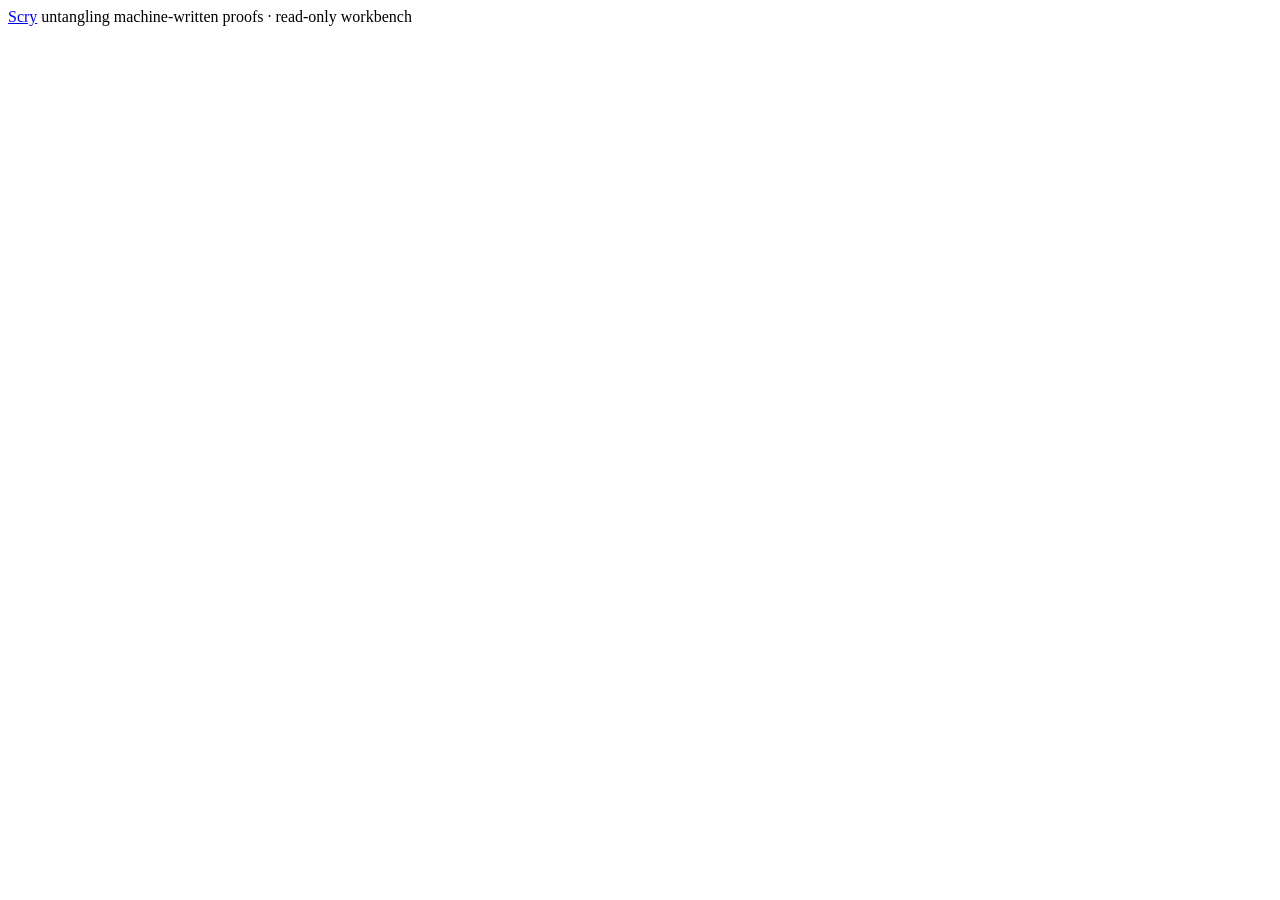
==== src/hekswerk_scry/web/static/index.html @ 536ceacc "Checkpoint 6, milestone 1: a read-only browser workbench (`scry serve`) - Audits now keep an append-" ====
<!doctype html>
<html lang="en">
<head>
  <meta charset="utf-8">
  <meta name="viewport" content="width=device-width, initial-scale=1">
  <title>Scry workbench</title>
  <link rel="stylesheet" href="/style.css">
  <script type="module" src="/app.js"></script>
</head>
<body>
  <header class="topbar">
    <a class="brand" href="#/">Scry</a>
    <span class="tagline">untangling machine-written proofs · read-only workbench</span>
  </header>
  <div class="layout">
    <nav id="sidebar" class="sidebar" aria-label="Audits and proof maps"></nav>
    <main id="main" class="main"></main>
  </div>
</body>
</html>
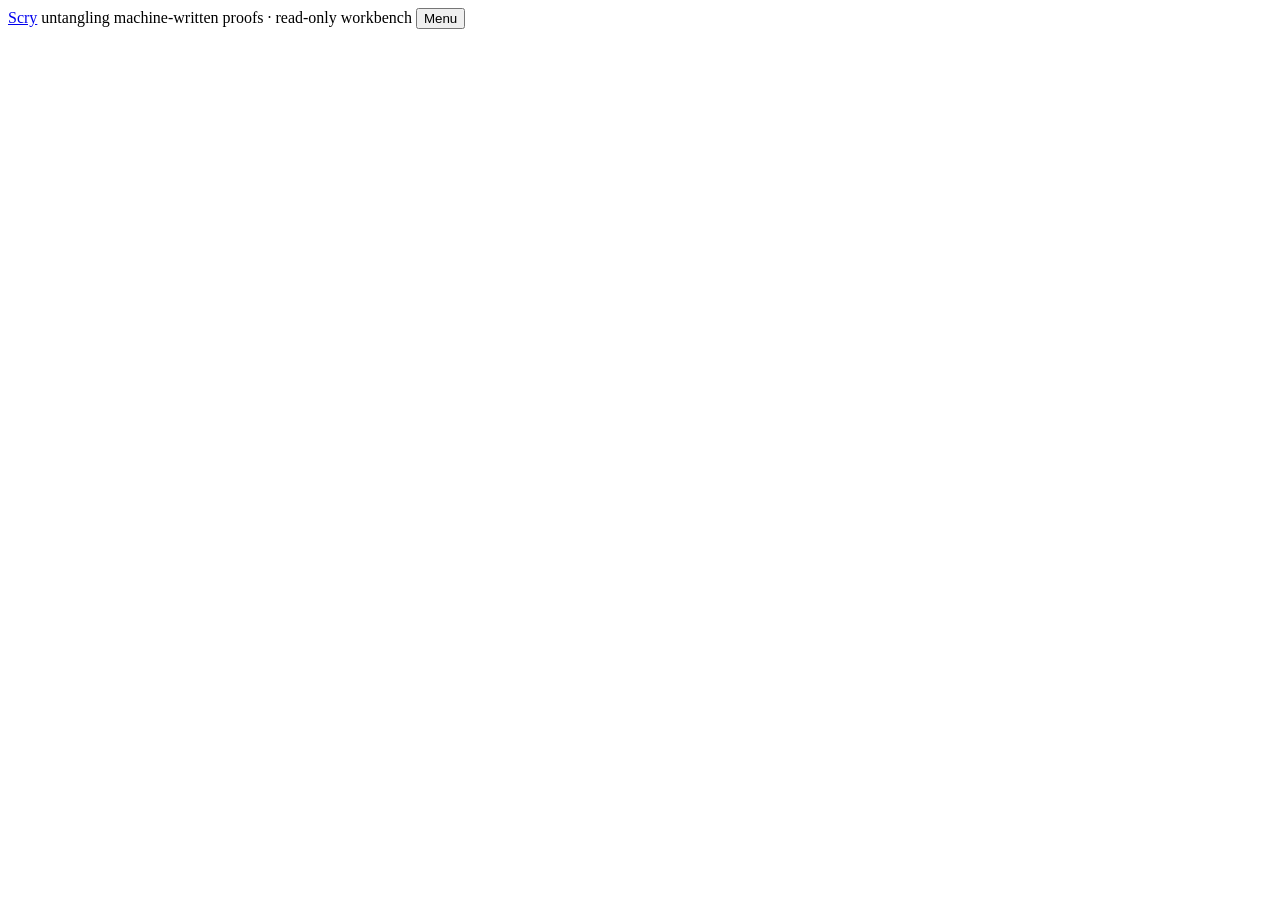
==== commit 65532cbf: "Workbench: Lean maps fold their `have` blocks; a layout for phones A block is what one `have` writes" ====
--- a/src/hekswerk_scry/web/static/index.html
+++ b/src/hekswerk_scry/web/static/index.html
@@ -11,6 +11,7 @@
   <header class="topbar">
     <a class="brand" href="#/">Scry</a>
     <span class="tagline">untangling machine-written proofs · read-only workbench</span>
+    <button id="menu-toggle" class="menu-toggle" type="button" aria-controls="sidebar" aria-expanded="false">Menu</button>
   </header>
   <div class="layout">
     <nav id="sidebar" class="sidebar" aria-label="Audits and proof maps"></nav>
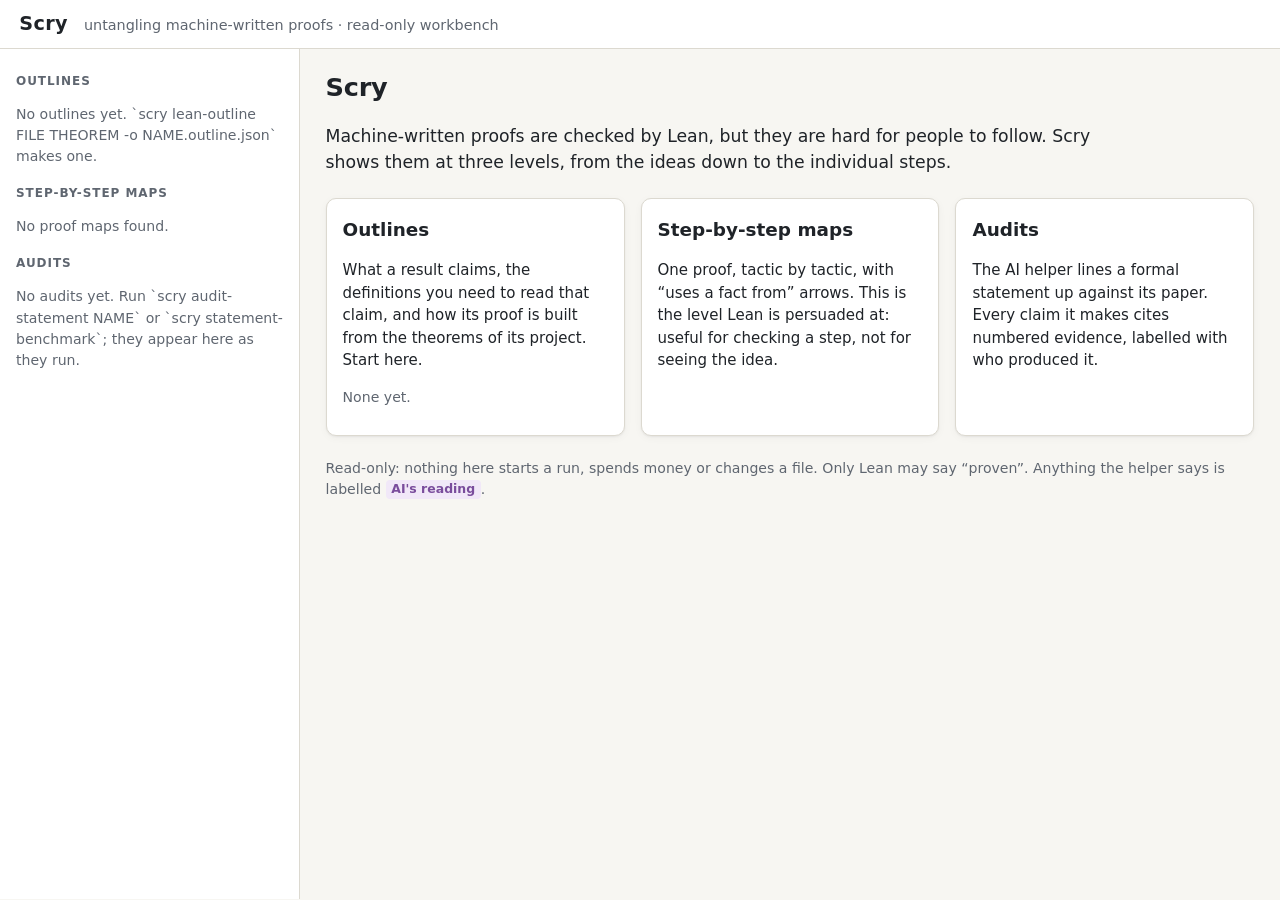
==== commit 7e7c4453: "Apache-2.0, and a public introduction in front of the signed-in workbench The repository goes public" ====
--- a/src/hekswerk_scry/web/static/index.html
+++ b/src/hekswerk_scry/web/static/index.html
@@ -4,8 +4,8 @@
   <meta charset="utf-8">
   <meta name="viewport" content="width=device-width, initial-scale=1">
   <title>Scry workbench</title>
-  <link rel="stylesheet" href="/style.css">
-  <script type="module" src="/app.js"></script>
+  <link rel="stylesheet" href="style.css">
+  <script type="module" src="app.js"></script>
 </head>
 <body>
   <header class="topbar">
--- a/src/hekswerk_scry/web/static/style.css
+++ b/src/hekswerk_scry/web/static/style.css
@@ -0,0 +1,328 @@
+:root {
+  --bg: #f7f6f2;
+  --panel: #ffffff;
+  --ink: #1f2328;
+  --muted: #5f6670;
+  --line: #dcd9d0;
+  --accent: #2f5d8a;
+  --lean: #1f7a4d;
+  --lean-bg: #e3f3ea;
+  --ai: #7a4d9c;
+  --ai-bg: #f1e8f8;
+  --lookup: #6b6b6b;
+  --lookup-bg: #eeeeec;
+  --warn: #9a5b00;
+  --warn-bg: #fdf1dc;
+  --bad: #a3322b;
+  --bad-bg: #fbe5e2;
+  --plant-bg: #fff3c4;
+  --flag-bg: #fde4dc;
+  --match-bg: #e6f0e9;
+  --lit: #ffd970;
+  --theorem: #2f5d8a;
+  --theorem-bg: #e6eef7;
+  --def: #8a5a2f;
+  --def-bg: #f6ece1;
+  --shadow: 0 1px 2px rgba(31, 35, 40, 0.06), 0 2px 8px rgba(31, 35, 40, 0.04);
+  --mono: ui-monospace, "SF Mono", "Cascadia Code", "DejaVu Sans Mono", monospace;
+}
+
+@media (prefers-color-scheme: dark) {
+  :root {
+    --bg: #15171a;
+    --panel: #1d2024;
+    --ink: #e6e3dc;
+    --muted: #9aa0a8;
+    --line: #33373d;
+    --accent: #7fb0e0;
+    --lean: #6fd39f;
+    --lean-bg: #183427;
+    --ai: #c9a2ea;
+    --ai-bg: #2e2238;
+    --lookup: #b4b4b4;
+    --lookup-bg: #2b2d30;
+    --warn: #f2b45c;
+    --warn-bg: #3a2c14;
+    --bad: #f08a80;
+    --bad-bg: #3d1f1c;
+    --plant-bg: #4a3f12;
+    --flag-bg: #43241c;
+    --match-bg: #1d3326;
+    --lit: #7a6416;
+    --theorem: #8fbbe6;
+    --theorem-bg: #1c2a3a;
+    --def: #e0b48a;
+    --def-bg: #36291c;
+    --shadow: none;
+  }
+}
+
+* { box-sizing: border-box; }
+body {
+  margin: 0;
+  background: var(--bg);
+  color: var(--ink);
+  font: 15px/1.5 system-ui, -apple-system, "Segoe UI", sans-serif;
+}
+a { color: var(--accent); }
+code, pre { font-family: var(--mono); font-size: 13px; }
+pre { white-space: pre-wrap; word-break: break-word; margin: 0.4em 0; }
+h1 { font-size: 1.6rem; margin: 0 0 0.3em; letter-spacing: -0.01em; }
+h2 { font-size: 1.15rem; margin: 1.2em 0 0.4em; }
+h3 { font-size: 0.95rem; margin: 1em 0 0.3em; }
+h4 { font-size: 0.85rem; margin: 0.8em 0 0.2em; color: var(--muted); }
+
+.topbar {
+  display: flex; align-items: baseline; gap: 1rem;
+  padding: 0.6rem 1.2rem; border-bottom: 1px solid var(--line); background: var(--panel);
+}
+.brand { font-weight: 700; font-size: 1.2rem; text-decoration: none; color: var(--ink); letter-spacing: 0.02em; }
+.tagline { color: var(--muted); font-size: 0.9rem; }
+
+.layout { display: grid; grid-template-columns: 300px 1fr; min-height: calc(100vh - 50px); }
+.sidebar {
+  border-right: 1px solid var(--line); padding: 0.4rem 1rem 2rem; overflow-y: auto;
+  max-height: calc(100vh - 50px); position: sticky; top: 0; background: var(--panel);
+}
+.sidebar h2 {
+  font-size: 0.75rem; text-transform: uppercase; letter-spacing: 0.08em; color: var(--muted);
+  margin: 1.4em 0 0.4em;
+}
+.sidebar ul { list-style: none; padding: 0; margin: 0.2em 0 0.8em; }
+.sidebar li { margin: 0.25em 0; font-size: 0.88rem; }
+.sidebar a { text-decoration: none; overflow-wrap: anywhere; }
+.sidebar a.here { font-weight: 700; }
+.run { margin-bottom: 0.6em; }
+.run-name { font-weight: 600; font-size: 0.9rem; margin-top: 0.6em; }
+.main { padding: 1.2rem 1.6rem 4rem; min-width: 0; }
+
+.hint { color: var(--muted); font-size: 0.88rem; }
+.meta { color: var(--muted); }
+.message { padding: 0.5em 0.8em; border-radius: 6px; background: var(--lookup-bg); }
+.message-warning { background: var(--warn-bg); color: var(--warn); }
+
+.badge {
+  display: inline-block; padding: 0 0.45em; border-radius: 4px; font-size: 0.78rem;
+  font-weight: 600; white-space: nowrap; vertical-align: 0.05em;
+}
+.badge-lean, .badge-done { background: var(--lean-bg); color: var(--lean); }
+.badge-wiring { background: var(--lookup-bg); color: var(--accent); }
+.badge-ai { background: var(--ai-bg); color: var(--ai); }
+.badge-lookup { background: var(--lookup-bg); color: var(--lookup); }
+.badge-running { background: var(--warn-bg); color: var(--warn); }
+.badge-stopped { background: var(--bad-bg); color: var(--bad); }
+.badge-plant { background: var(--plant-bg); color: var(--ink); }
+.badge-control { background: var(--lookup-bg); color: var(--ink); }
+.badge-theorem { background: var(--theorem-bg); color: var(--theorem); }
+.badge-definition { background: var(--def-bg); color: var(--def); }
+
+/* An audit */
+.audit-columns { display: grid; grid-template-columns: minmax(0, 1fr) minmax(0, 0.9fr); gap: 1.6rem; }
+.audit-side { position: sticky; top: 0.6rem; align-self: start; max-height: calc(100vh - 1.2rem); overflow-y: auto; }
+.plant { margin: 0.3em 0; }
+.timeline { list-style: none; padding: 0; margin: 0; }
+.step { margin: 0 0 0.5em; }
+.step-model { border-left: 3px solid var(--ai); padding: 0.1em 0 0.1em 0.8em; }
+.step-model .markdown p { margin: 0.3em 0; }
+.who { margin-bottom: 0.2em; }
+.evidence {
+  background: var(--panel); border: 1px solid var(--line); border-radius: 7px; padding: 0.35em 0.7em;
+}
+.evidence > summary { cursor: pointer; }
+.evidence.accepted { border-left: 4px solid var(--lean); }
+.evidence.rejected { border-left: 4px solid var(--bad); }
+.evidence.flash { outline: 3px solid var(--lit); }
+.ev-id { font-family: var(--mono); font-weight: 700; }
+.ev-tool { font-weight: 600; }
+.args { font-family: var(--mono); font-size: 12px; color: var(--muted); }
+.result { max-height: 22em; overflow-y: auto; background: var(--bg); padding: 0.5em; border-radius: 5px; }
+.row-chip { padding: 0.3em 0.7em; border-radius: 6px; font-size: 0.9rem; cursor: default; }
+.verdict-match { background: var(--match-bg); }
+.verdict-flag { background: var(--flag-bg); }
+
+.statement { background: var(--panel); border: 1px solid var(--line); border-radius: 7px; }
+.file-name { font-family: var(--mono); font-size: 12px; color: var(--muted); padding: 0.3em 0.6em; border-bottom: 1px solid var(--line); }
+.code-lines { margin: 0; padding: 0.3em 0; max-height: 50vh; overflow: auto; white-space: pre; }
+.code-line { display: flex; padding: 0 0.6em 0 0; }
+.code-line.row-match { background: var(--match-bg); }
+.code-line.row-flag { background: var(--flag-bg); }
+.code-line.planted { box-shadow: inset 4px 0 0 #d4a200; }
+.code-line.lit { background: var(--lit); }
+.line-number { width: 3.2em; flex: none; text-align: right; padding-right: 0.8em; color: var(--muted); user-select: none; }
+.line-text { white-space: pre; }
+.rows { display: grid; gap: 0.5em; }
+.row-card { border-radius: 7px; padding: 0.4em 0.7em; font-size: 0.88rem; }
+.row-card dl { display: grid; grid-template-columns: max-content 1fr; gap: 0.1em 0.7em; margin: 0.3em 0 0; }
+.row-card dt { color: var(--muted); }
+.row-card dd { margin: 0; }
+.row-title .verdict { font-style: italic; margin-left: 0.3em; }
+.affects { margin-left: 0.5em; font-size: 0.78rem; font-weight: 600; color: var(--bad); }
+.cite {
+  font: inherit; font-family: var(--mono); font-size: 0.85em; padding: 0 0.2em; border: none;
+  background: none; color: var(--accent); cursor: pointer; text-decoration: underline;
+}
+.report { margin-top: 1.4em; }
+
+/* Markdown and tables */
+.table-wrap { overflow-x: auto; }
+table { border-collapse: collapse; margin: 0.6em 0; font-size: 0.88rem; }
+th, td { border: 1px solid var(--line); padding: 0.3em 0.55em; vertical-align: top; text-align: left; }
+th { background: var(--panel); }
+.markdown pre { background: var(--panel); padding: 0.5em; border-radius: 5px; }
+.summary-text { margin-top: 1.5em; }
+blockquote { margin: 0.5em 0; padding: 0.1em 0.9em; border-left: 3px solid var(--line); color: var(--ink); background: var(--panel); }
+
+/* A proof map */
+.map-columns { display: grid; grid-template-columns: minmax(0, 1fr) 320px; gap: 1.2rem; }
+.map-scroll { overflow: auto; border: 1px solid var(--line); border-radius: 7px; background: var(--panel); max-height: 75vh; }
+.map-detail { position: sticky; top: 0.6rem; align-self: start; }
+.map-svg .edge { fill: none; stroke: var(--muted); stroke-width: 1.3; opacity: 0.6; }
+.map-svg .arrow-head { fill: var(--muted); }
+.map-svg .node rect { fill: var(--panel); stroke: var(--line); stroke-width: 1.5; }
+.map-svg .node { cursor: pointer; }
+.map-svg .node:focus { outline: none; }
+.map-svg .node:focus rect, .map-svg .node.chosen rect { stroke: var(--accent); stroke-width: 3; }
+.map-svg .status-wiring_checked rect { fill: var(--match-bg); }
+.map-svg .status-lean_checked rect { fill: var(--lean-bg); }
+.map-svg .status-wiring_broken rect, .map-svg .status-lean_rejected rect { fill: var(--bad-bg); }
+.map-svg .chokepoint rect { stroke: var(--ai); stroke-width: 3; }
+.map-svg .unused { opacity: 0.45; }
+.map-svg .goal rect { stroke: var(--lean); stroke-width: 3; }
+.map-svg .node-id { font: 600 11px var(--mono); fill: var(--muted); }
+.map-svg .node-title { font: 13px system-ui, sans-serif; fill: var(--ink); }
+.legend { display: flex; gap: 1.2em; flex-wrap: wrap; font-size: 0.85rem; margin: 0.6em 0; }
+.legend-item::before { content: ""; display: inline-block; width: 0.9em; height: 0.9em; border-radius: 3px; margin-right: 0.35em; vertical-align: -0.1em; }
+.legend-choke::before { border: 3px solid var(--ai); }
+.legend-unused::before { background: var(--lookup-bg); opacity: 0.6; }
+.legend-goal::before { border: 3px solid var(--lean); }
+.legend-block::before { background: var(--ai-bg); border: 1px solid var(--ai); }
+.map-svg .block rect { fill: var(--ai-bg); stroke: var(--ai); stroke-width: 1.5; }
+.map-svg .block.chokepoint rect { stroke-width: 3; }
+.map-svg .in-block rect { stroke-dasharray: 5 3; }
+.map-controls { margin: 0.2em 0 0.6em; font-size: 0.88rem; }
+button {
+  font: inherit; font-size: 0.88rem; padding: 0.25em 0.7em; border-radius: 6px; cursor: pointer;
+  border: 1px solid var(--line); background: var(--panel); color: var(--ink);
+}
+button:hover { border-color: var(--accent); }
+button.cite { border: none; padding: 0 0.2em; background: none; }
+.menu-toggle { display: none; margin-left: auto; }
+.map-title { overflow-wrap: anywhere; }
+
+/* The landing page */
+.lead { font-size: 1.08rem; max-width: 46em; }
+.levels { display: grid; grid-template-columns: repeat(auto-fit, minmax(240px, 1fr)); gap: 1rem; margin: 1.4rem 0; }
+.level {
+  background: var(--panel); border: 1px solid var(--line); border-radius: 10px; padding: 0.4rem 1rem 0.8rem;
+  box-shadow: var(--shadow);
+}
+.level h2 { margin-top: 0.6em; }
+.level ul { padding-left: 1.1em; margin: 0.3em 0; }
+
+/* An outline */
+.outline-head { margin-bottom: 1rem; }
+.eyebrow { margin: 0 0 0.2em; font-size: 0.78rem; text-transform: uppercase; letter-spacing: 0.08em; color: var(--muted); overflow-wrap: anywhere; }
+.facts {
+  background: var(--panel); border: 1px solid var(--line); border-radius: 10px; padding: 0.2rem 1rem;
+  margin: 0.8rem 0; box-shadow: var(--shadow); max-width: 52em;
+}
+.facts p { margin: 0.55em 0; }
+.jump { display: flex; flex-wrap: wrap; gap: 0.4rem; margin-top: 0.8rem; }
+.jump a {
+  text-decoration: none; font-size: 0.88rem; padding: 0.25em 0.8em; border-radius: 999px;
+  border: 1px solid var(--line); background: var(--panel); color: var(--ink);
+}
+.jump a:hover { border-color: var(--accent); }
+.outline-columns { display: grid; grid-template-columns: minmax(0, 1fr) minmax(0, 0.85fr); gap: 1.6rem; }
+.outline-section {
+  background: var(--panel); border: 1px solid var(--line); border-radius: 10px;
+  padding: 0.2rem 1.1rem 1rem; margin-bottom: 1.2rem; box-shadow: var(--shadow); scroll-margin-top: 0.8rem;
+}
+.outline-section > h2 { margin-top: 0.8em; }
+.outline-detail {
+  position: sticky; top: 0.6rem; align-self: start; max-height: calc(100vh - 1.2rem); overflow-y: auto;
+  background: var(--panel); border: 1px solid var(--line); border-radius: 10px; padding: 0.4rem 1.1rem 1rem;
+  box-shadow: var(--shadow);
+}
+.part-title { margin: 0.6em 0 0.1em; font-size: 1.25rem; overflow-wrap: anywhere; }
+.full-name { margin: 0 0 0.4em; font-family: var(--mono); font-size: 12px; color: var(--muted); overflow-wrap: anywhere; }
+.route { font-size: 0.85rem; margin: 0.4em 0; line-height: 1.9; }
+.route-sep { color: var(--muted); }
+.lean-text {
+  background: var(--bg); border: 1px solid var(--line); border-radius: 7px; padding: 0.6em 0.8em;
+  max-height: 24em; overflow: auto; font-size: 12.5px; line-height: 1.45;
+}
+.statement { max-height: 30em; }
+.source > summary { cursor: pointer; color: var(--accent); font-size: 0.9rem; margin: 0.6em 0 0.3em; }
+.doc { font-style: italic; }
+.callout {
+  border-left: 4px solid var(--warn); background: var(--warn-bg); border-radius: 7px;
+  padding: 0.5em 0.9em; margin: 0.8em 0;
+}
+.callout p { margin: 0.4em 0; }
+.callout ul { margin: 0.3em 0; padding-left: 1.2em; }
+.callout code { overflow-wrap: anywhere; }
+button.part-link {
+  border: none; background: none; padding: 0; color: var(--accent); font: inherit; font-weight: 600;
+  cursor: pointer; text-align: left; overflow-wrap: anywhere;
+}
+button.part-link:hover { text-decoration: underline; }
+.chips { display: flex; flex-wrap: wrap; gap: 0.3rem 0.5rem; font-size: 0.88rem; }
+.chips button.part-link {
+  font-weight: 500; padding: 0.05em 0.5em; border-radius: 5px; background: var(--bg); border: 1px solid var(--line);
+}
+.chips button.more { font-size: 0.82rem; padding: 0.05em 0.6em; }
+.part-list { padding-left: 1.3em; margin: 0.4em 0; }
+.part-list li { margin: 0.3em 0; }
+.part-list.found { list-style: none; padding-left: 0; }
+.tree li.is-chosen > .tree-row, .part-list li.is-chosen { background: var(--lit); border-radius: 5px; }
+.find {
+  width: 100%; font: inherit; padding: 0.45em 0.7em; border-radius: 7px; border: 1px solid var(--line);
+  background: var(--bg); color: var(--ink); margin-bottom: 0.4em;
+}
+.weight { display: inline-flex; align-items: center; gap: 0.4em; font-size: 0.8rem; color: var(--muted); white-space: nowrap; }
+.weight-bar { display: inline-block; width: 4.5em; height: 0.45em; border-radius: 3px; background: var(--lookup-bg); overflow: hidden; }
+.weight-bar > span { display: block; height: 100%; background: var(--accent); opacity: 0.75; }
+.tree { list-style: none; margin: 0; padding-left: 1.15rem; border-left: 1px dashed var(--line); }
+.tree-top { padding-left: 0; border-left: none; }
+.tree-row { display: grid; grid-template-columns: 1.6em minmax(0, 1fr); align-items: start; padding: 0.18em 0.2em; }
+.tree-body { display: flex; flex-wrap: wrap; align-items: baseline; gap: 0.1rem 0.6rem; min-width: 0; }
+.tree-name { overflow-wrap: anywhere; min-width: 0; }
+.tree-facts { margin-left: auto; display: inline-flex; flex-wrap: wrap; gap: 0 0.7em; align-items: baseline; }
+.twist {
+  width: 1.6em; padding: 0.15em 0 0; line-height: 1.4; border: none; background: none; color: var(--muted); font-size: 0.9rem; cursor: pointer;
+}
+.twist:disabled { cursor: default; opacity: 0.5; }
+.tree-words { font-size: 0.85rem; padding: 0.2em 0 0.3em 1.8em; }
+.tree-words summary { cursor: pointer; color: var(--muted); }
+.tree-words .chips { margin-top: 0.3em; }
+
+@media (max-width: 1000px) {
+  .outline-columns { grid-template-columns: minmax(0, 1fr); }
+  .outline-detail { position: static; max-height: none; }
+  .layout { grid-template-columns: 1fr; }
+  .sidebar { position: static; max-height: none; border-right: none; border-bottom: 1px solid var(--line); }
+  .audit-columns, .map-columns { grid-template-columns: minmax(0, 1fr); }
+  .audit-side, .map-detail { position: static; max-height: none; }
+  .map-scroll { max-height: 60vh; }
+}
+
+/* A phone: the sidebar becomes a menu behind a button. */
+@media (max-width: 700px) {
+  body { font-size: 16px; }
+  .topbar { padding: 0.5rem 1rem; align-items: center; }
+  .tagline { display: none; }
+  .menu-toggle { display: inline-block; }
+  .sidebar { display: none; }
+  body.menu-open .sidebar { display: block; }
+  body.menu-open .main { display: none; }
+  .main { padding: 0.8rem 1rem 3rem; }
+  h1 { font-size: 1.25rem; overflow-wrap: anywhere; }
+  .legend { gap: 0.4em 1em; }
+  .row-card dl { grid-template-columns: 1fr; }
+  .outline-section, .outline-detail { padding-left: 0.8rem; padding-right: 0.8rem; }
+  .tree { padding-left: 0.7rem; }
+  .tree-facts { margin-left: 0; width: 100%; }
+  .code-lines { max-height: 40vh; }
+  pre, code, .hint, .meta, p { overflow-wrap: anywhere; }
+}
